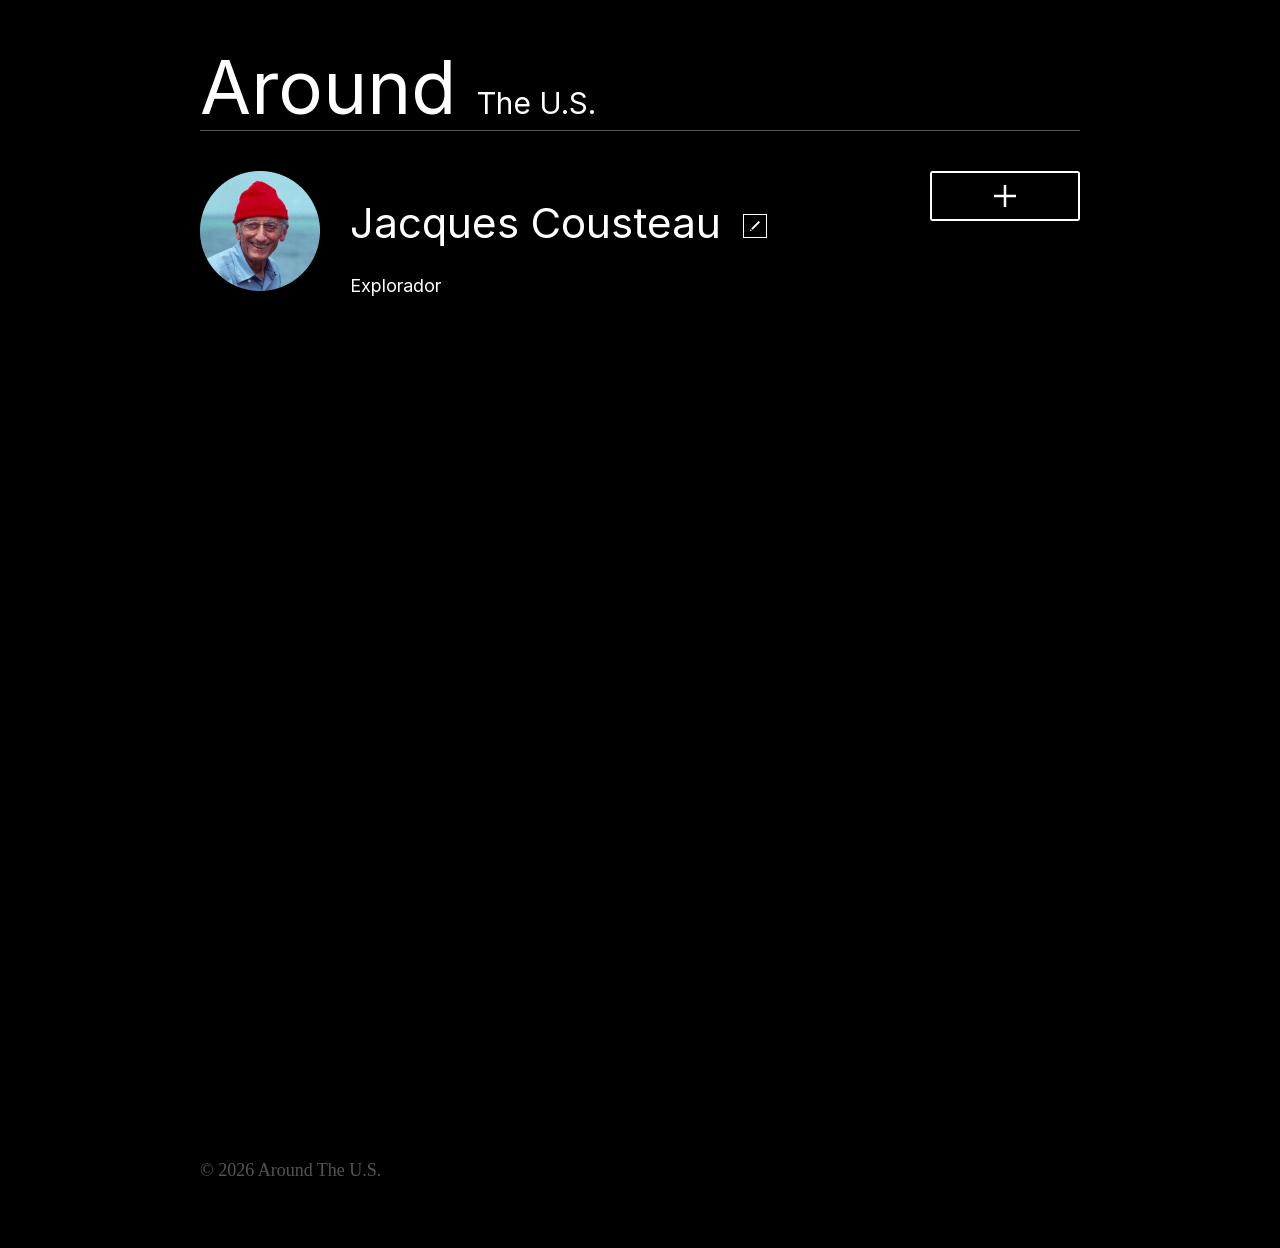
==== src/index.html @ 31bf62c9 "Corrige a responsividade do botão para fechar os popups" ====
<!DOCTYPE html>
<html lang="pt-BR">
  <head>
    <meta charset="UTF-8" />
    <meta name="viewport" content="width=device-width, initial-scale=1.0" />
    <meta name="description" content="projeto cinco" />
    <meta name="author" content="Maisa Santos De Lana" />
    <meta name="keywords" content="patria" />
    <title>Around the us</title>
    <link rel="stylesheet" href="./pages/index.css" />
    <link
      rel="stylesheet"
      href="https://fonts.googleapis.com/css2?family=Material+Symbols+Outlined:opsz,wght,FILL,GRAD@24,400,0,0&icon_names=favorite"
    />
    <link 
    href="https://fonts.googleapis.com/css2?family=Material+Symbols+Rounded:opsz,wght,FILL,GRAD@48,400,1,0" 
    rel="stylesheet"
    />
       
  </head>
  <body class="body">
    <div class="page">
      <header class="header">
        <span class="header__title">Around</span>
        <span class="header__subtitle">The U.S.</span>
      </header>
      <section class="profile">
        <div class="profile__content">
          <img
            class="profile__image"
            src="images/avatar.png"
            alt="Foto do perfil"
          >
          <div class="profile__information">
            <div class="profile__bio">
              <h1 class="profile__name">Jacques Cousteau</h1>
              <span class="profile__profession">Explorador</span>
            </div>
            <button type="button" class="profile__edit-button">
            <img
              class="profile__edit-icon"
              src="images/editbutton.png"
              alt="Editar"
            >
          </button>
          </div>
        </div>
        <img
          class="profile__add-button"
          src="images/addbutton.png"
          alt="Adicionar"
        >
      </section>
      <div class="gallery">
      </div>
      <section id="popup__profile" class="popup">
        <div class="popup__container">
          <h2 class="popup__title">Editar perfil</h2>
          <form class="popup__form">
            <div class="popup__items">
            <input 
            type="text" 
            id="name" 
            placeholder="Nome" 
            class="popup__item" 
            minlength="2" 
            maxlength="40" 
            required
            >
            <span class="popup__name-error"></span>
          </div>
          <div class="popup__items">
            <input
              type="text"
              id="description"
              placeholder="Descrição"
              class="popup__item"
              minlength="2" 
              maxlength="200"
              required
            >
            <span class="popup__description-error"></span>
            </div>
            <button type="submit" class="popup__button">Salvar</button>
          </form>  
          <button type="button" class="popup__button-close">
            <img class="popup__close-icon"
            src="images/closeicon.png"
            alt="botão para fechar"> 
          </button>       
        </div>
       
      </section>
      
      <section id="popup__gallery" class="popup">
        <div class="popup__container">
          <h2 class="popup__title">Nova local</h2>
          <form class="popup__form">
            <div class="popup__items">
            <input 
            type="text" 
            id="image-title" 
            placeholder="Titulo" 
            class="popup__item"
            minlength="2"
            maxlength="30"
            required>
            <span class="popup__image-title-error"></span>
            </div>
            <div class="popup__items">
            <input
              type="url"
              id="image-link"
              placeholder="Link de imagem"
              class="popup__item"
              required
            >
            <span class="popup__image-link-error"></span>
            </div>
            <button type="submit" class="popup__button">Criar</button>
          </form>         
        </div>
        <button type="button" class="popup__button-close">
            <img class="popup__close-icon"
            src="images/closeicon.png"
            alt="botão para fechar"> 
          </button>
      </section>

      <div id="area" class="popup">
        <div class="popup__image-content">
          <img class="popup__image-expand" src="images/lagolouise.png" alt="imagem do lago louise"/>
          <button type="button" class="popup__image-close">
            <img class="popup__close-icon"
            src="images/closeicon.png"
            alt="botão para fechar"> 
          </button>
          <span class="popup__image-footer">Lago Louise</span>
        </div>
      </div>

      <template id="gallery__template">
        <div class="gallery__item">
          <span class="delete material-symbols-rounded"> delete </span>
          <img  
            class="gallery__image"
            src="#"
            alt="#"
          >
          <div class="gallery__image-item">
            <span class="gallery__image-name">Lago de Braies</span>
            <span class="material-symbols-outlined">favorite</span>
          </div>
        </div>
      </template>

      <footer class="footer">&copy; 2026 Around The U.S.</footer>
    </div>

    <script type="module" src="./pages/index.js"></script>
    <script type="module" src="./components/FormValidator.js"></script>
  </body>
</html>
---- src/pages/index.css ----
@import url("../../vendor/normalize.css");
@import url("../../vendor/fonts.css");
@import url("../blocks/page.css");
@import url("../blocks/header.css");
@import url("../blocks/profile.css");
@import url("../blocks/gallery.css");
@import url("../blocks/footer.css");
@import url("../blocks/popup.css");
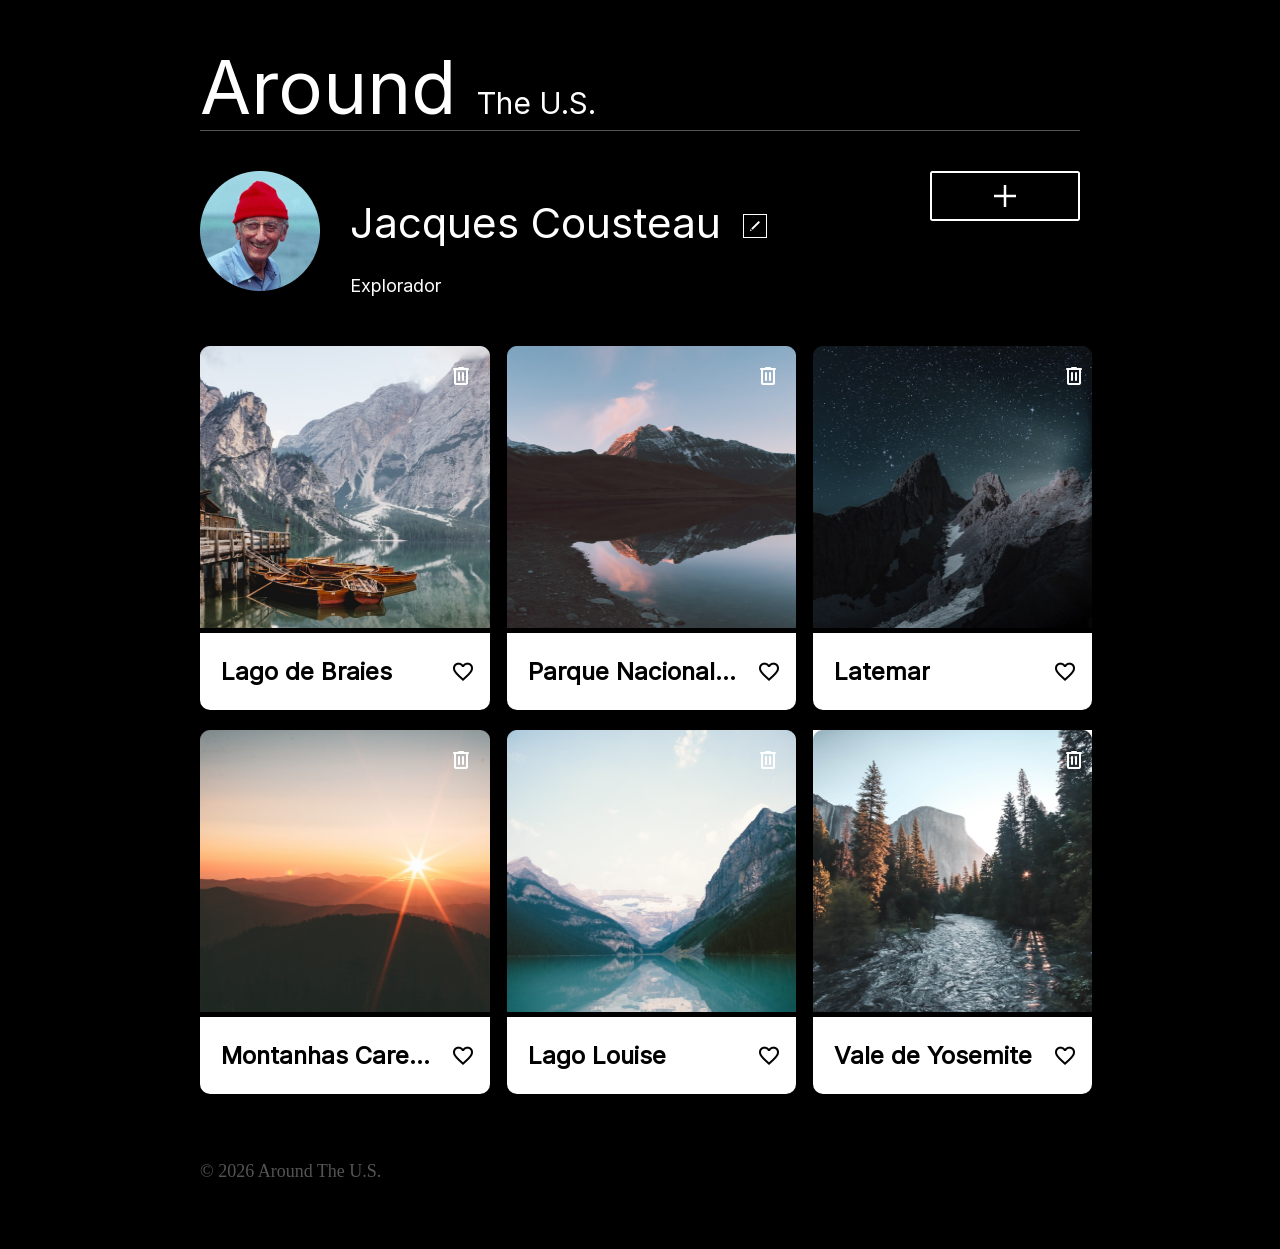
==== commit eafd78cc: "Corrige a responsividade do close popup" ====
--- a/src/index.html
+++ b/src/index.html
@@ -118,13 +118,14 @@
             <span class="popup__image-link-error"></span>
             </div>
             <button type="submit" class="popup__button">Criar</button>
-          </form>         
-        </div>
-        <button type="button" class="popup__button-close">
+          </form>
+          <button type="button" class="popup__button-close">
             <img class="popup__close-icon"
             src="images/closeicon.png"
             alt="botão para fechar"> 
-          </button>
+          </button>         
+        </div>
+        
       </section>
 
       <div id="area" class="popup">
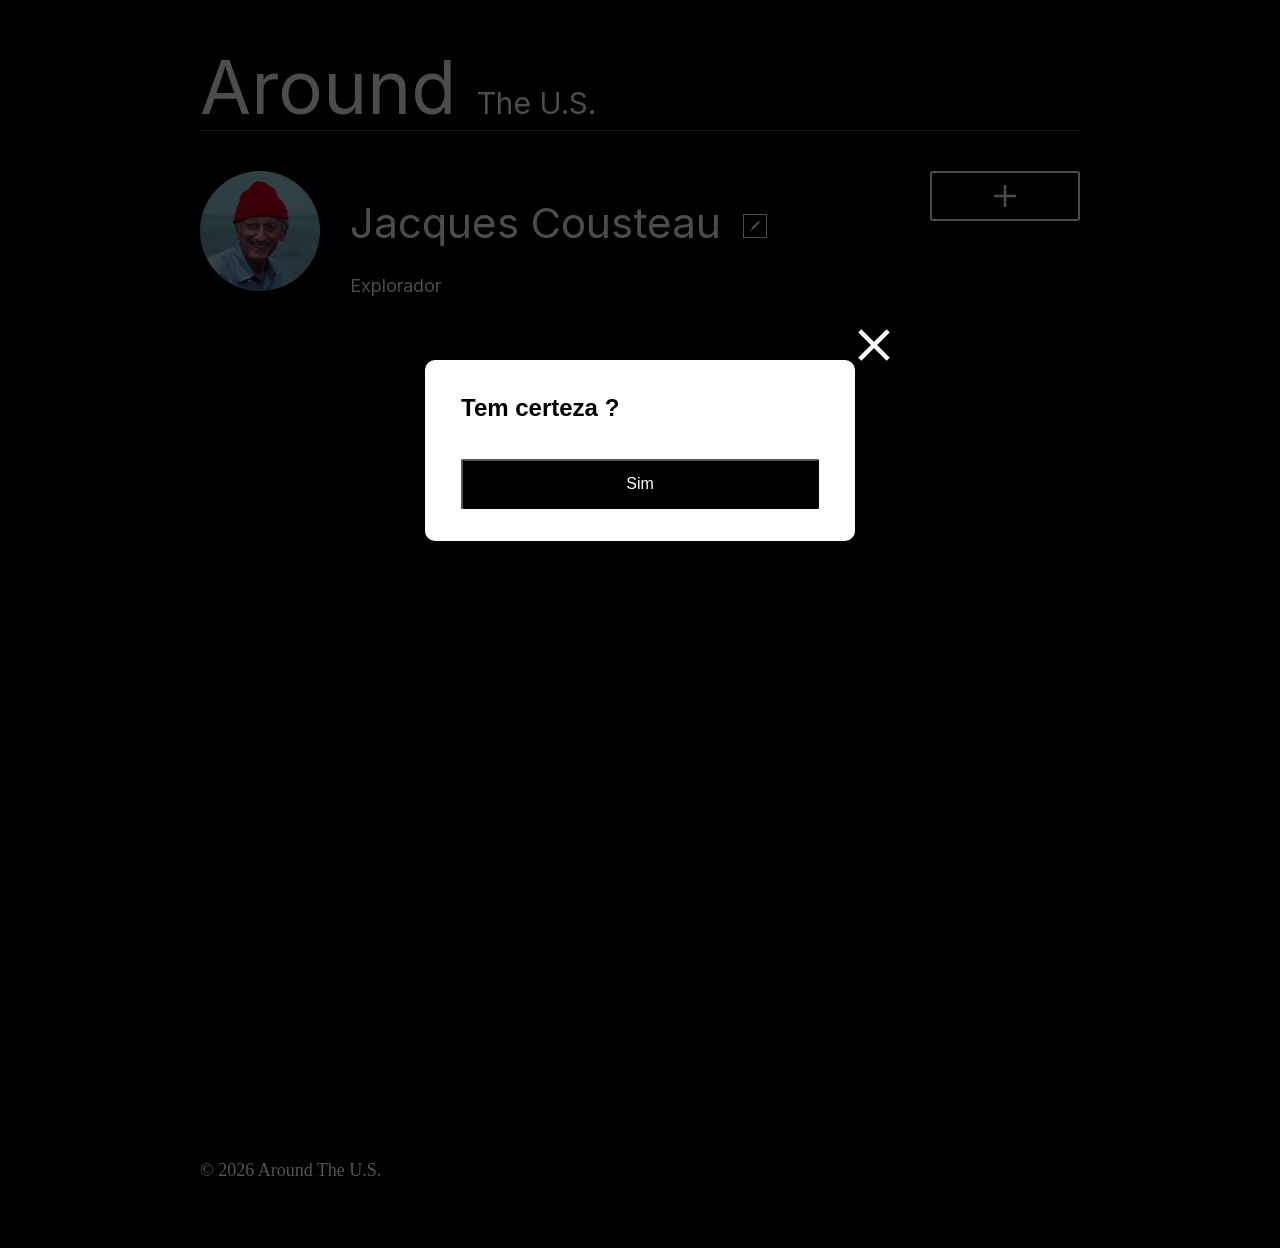
==== commit 6f783415: "adiciona double check para editar perfil" ====
--- a/src/index.html
+++ b/src/index.html
@@ -91,39 +91,17 @@
         </div>
        
       </section>
-      
-      <section id="popup__gallery" class="popup">
-        <div class="popup__container">
-          <h2 class="popup__title">Nova local</h2>
+      <section id="popup__profile-check" class="popup--active">
+        <div class="popup__container popup__container-check">
+          <h2 class="popup__title popup__title-check">Tem certeza ? </h2>
           <form class="popup__form">
-            <div class="popup__items">
-            <input 
-            type="text" 
-            id="image-title" 
-            placeholder="Titulo" 
-            class="popup__item"
-            minlength="2"
-            maxlength="30"
-            required>
-            <span class="popup__image-title-error"></span>
-            </div>
-            <div class="popup__items">
-            <input
-              type="url"
-              id="image-link"
-              placeholder="Link de imagem"
-              class="popup__item"
-              required
-            >
-            <span class="popup__image-link-error"></span>
-            </div>
-            <button type="submit" class="popup__button">Criar</button>
-          </form>
+            <button type="submit" class="popup__button">Sim</button>
+          </form>  
           <button type="button" class="popup__button-close">
             <img class="popup__close-icon"
             src="images/closeicon.png"
             alt="botão para fechar"> 
-          </button>         
+          </button>       
         </div>
         
       </section>
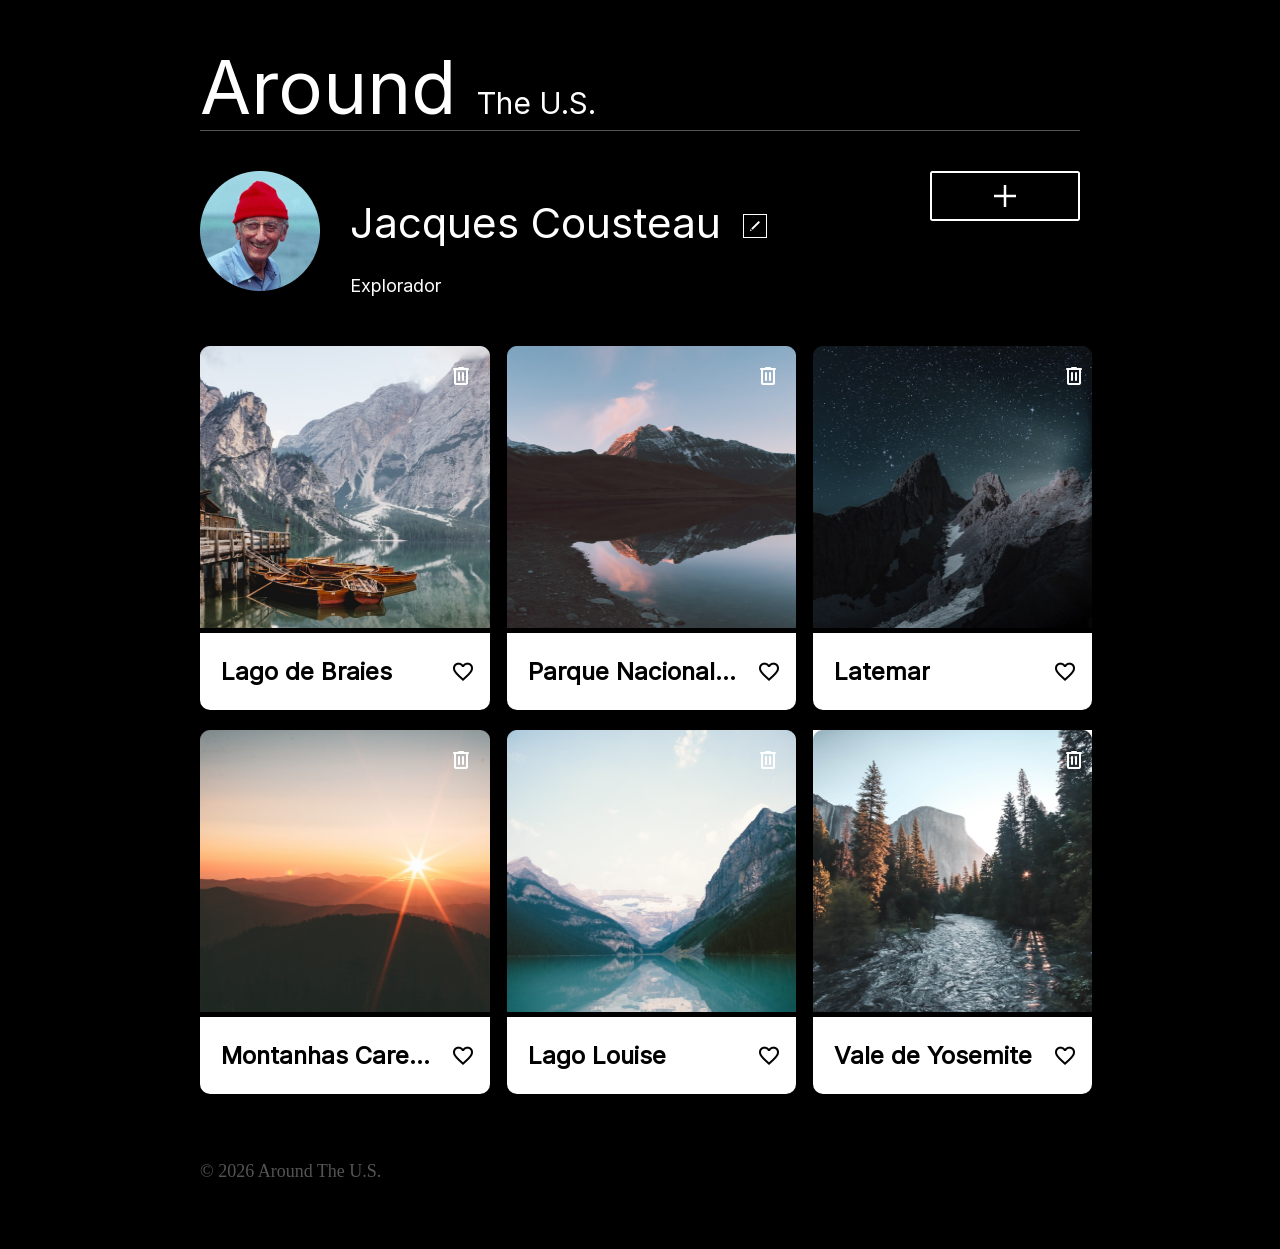
==== commit 384b4daf: "return popup gallery" ====
--- a/src/index.html
+++ b/src/index.html
@@ -91,7 +91,7 @@
         </div>
        
       </section>
-      <section id="popup__profile-check" class="popup--active">
+      <section id="popup__profile-check" class="popup">
         <div class="popup__container popup__container-check">
           <h2 class="popup__title popup__title-check">Tem certeza ? </h2>
           <form class="popup__form">
@@ -102,6 +102,42 @@
             src="images/closeicon.png"
             alt="botão para fechar"> 
           </button>       
+        </div>
+        
+      </section>
+      
+      <section id="popup__gallery" class="popup">
+        <div class="popup__container">
+          <h2 class="popup__title">Nova local</h2>
+          <form class="popup__form">
+            <div class="popup__items">
+            <input 
+            type="text" 
+            id="image-title" 
+            placeholder="Titulo" 
+            class="popup__item"
+            minlength="2"
+            maxlength="30"
+            required>
+            <span class="popup__image-title-error"></span>
+            </div>
+            <div class="popup__items">
+            <input
+              type="url"
+              id="image-link"
+              placeholder="Link de imagem"
+              class="popup__item"
+              required
+            >
+            <span class="popup__image-link-error"></span>
+            </div>
+            <button type="submit" class="popup__button">Criar</button>
+          </form>
+          <button type="button" class="popup__button-close">
+            <img class="popup__close-icon"
+            src="images/closeicon.png"
+            alt="botão para fechar"> 
+          </button>         
         </div>
         
       </section>
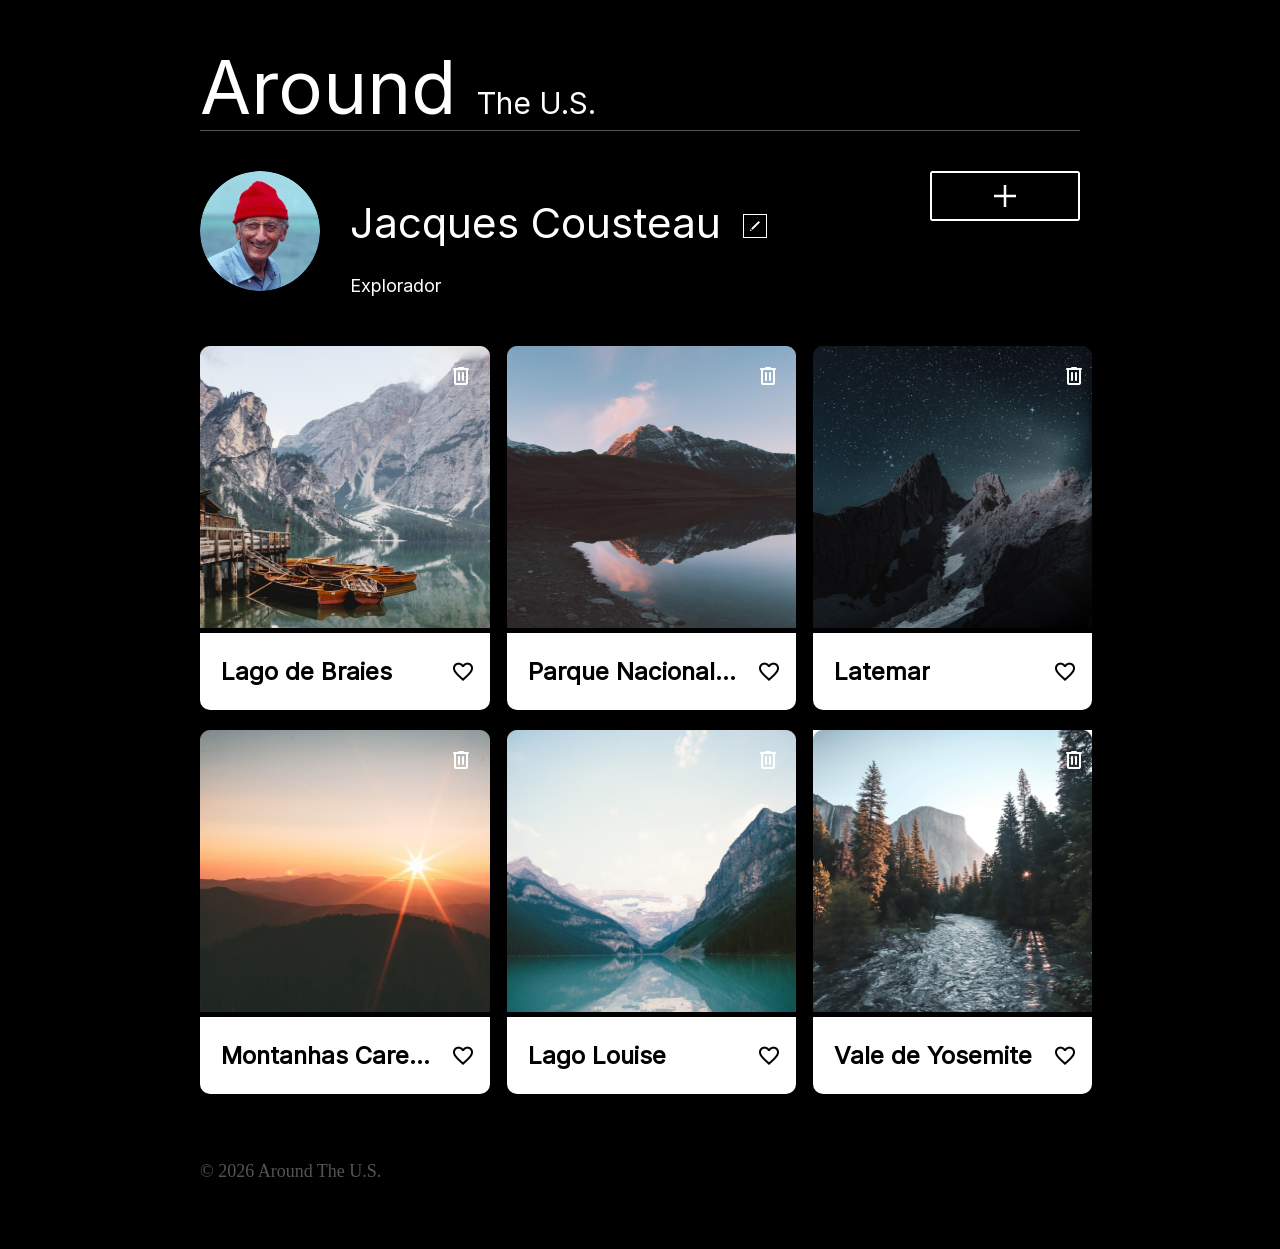
==== commit 94026855: "Adiciona o icone para edição da imagem de perfil" ====
--- a/src/index.html
+++ b/src/index.html
@@ -26,11 +26,18 @@
       </header>
       <section class="profile">
         <div class="profile__content">
+          <div class="profile__images">
           <img
             class="profile__image"
             src="images/avatar.png"
             alt="Foto do perfil"
           >
+           <div class="profile__image-overlay"></div>
+            <img
+            class="profile__image-edit"
+            src="images/Vector.png"
+            alt="Foto do perfil"
+          ></div>
           <div class="profile__information">
             <div class="profile__bio">
               <h1 class="profile__name">Jacques Cousteau</h1>
@@ -53,6 +60,30 @@
       </section>
       <div class="gallery">
       </div>
+      <section id="popup__image-profile" class="popup">
+        <div class="popup__container popup__container-img-profile">
+          <h2 class="popup__title">Alterar a foto do perfil</h2>
+          <form class="popup__form popup__form-img-profile">
+            <div class="popup__items">
+            <input
+              type="url"
+              id="image-link"
+              placeholder="Link de imagem"
+              class="popup__item"
+              required
+            >
+            <span class="popup__image-link-error"></span>
+            </div>
+            <button type="submit" class="popup__button">Salvar</button>
+          </form>
+          <button type="button" class="popup__button-close">
+            <img class="popup__close-icon"
+            src="images/closeicon.png"
+            alt="botão para fechar"> 
+          </button>         
+        </div>
+        
+      </section>
       <section id="popup__profile" class="popup">
         <div class="popup__container">
           <h2 class="popup__title">Editar perfil</h2>
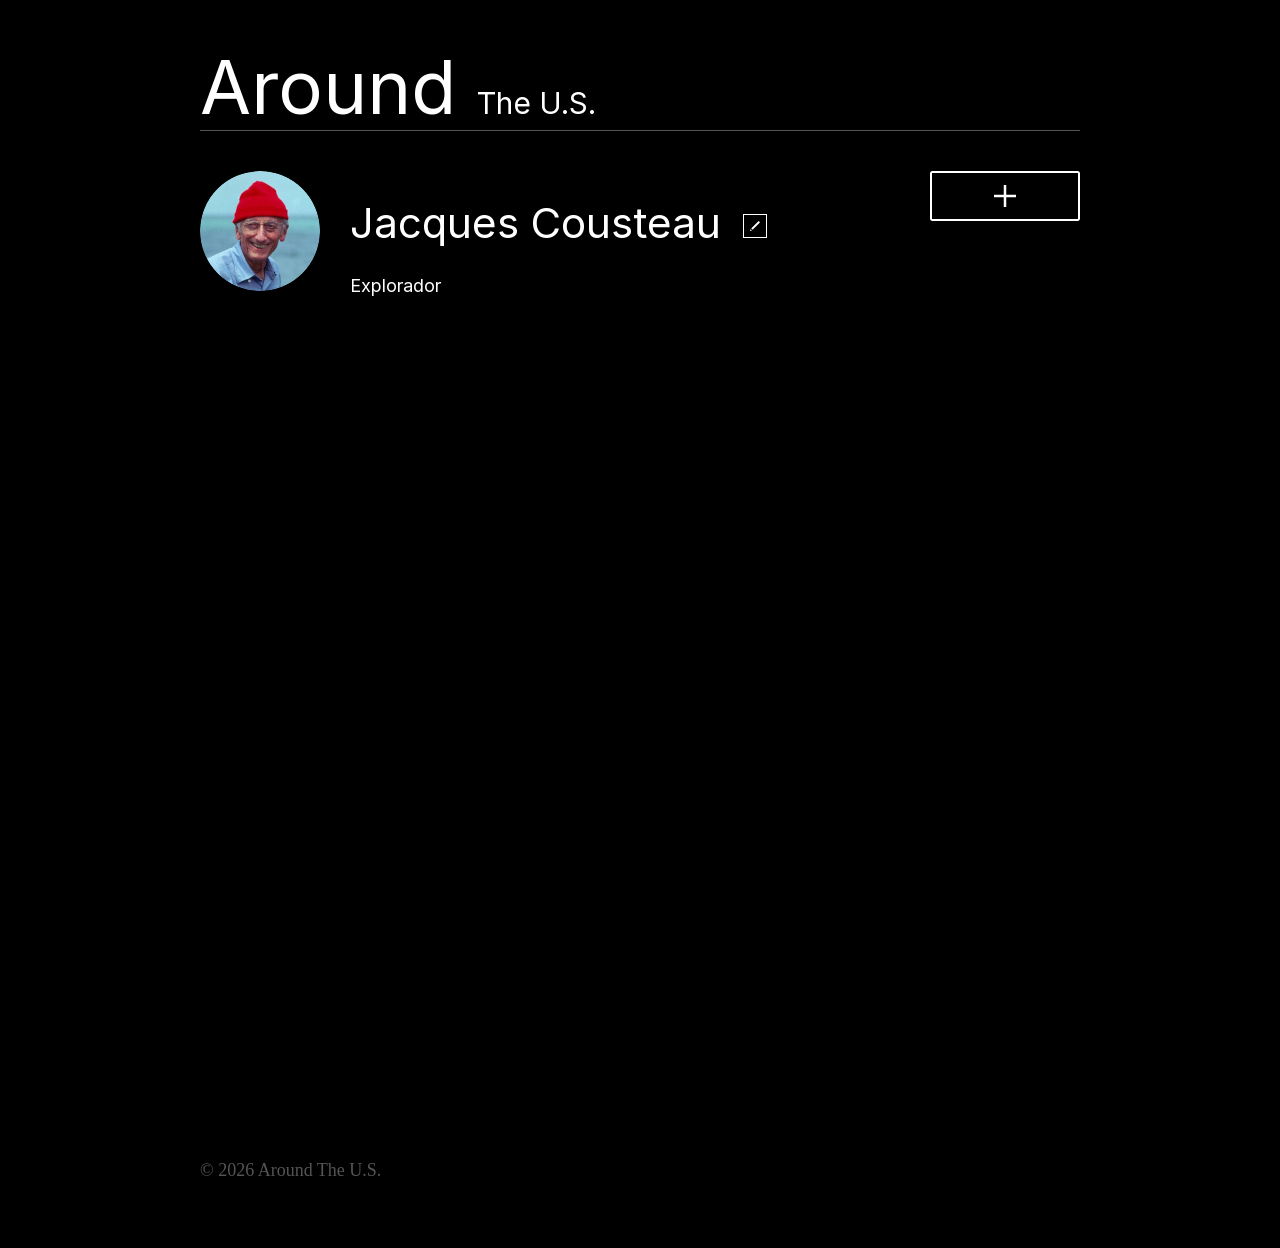
==== commit 8bc80d46: "Envia o like ao servidor" ====
--- a/src/index.html
+++ b/src/index.html
@@ -195,7 +195,7 @@
           >
           <div class="gallery__image-item">
             <span class="gallery__image-name">Lago de Braies</span>
-            <span class="material-symbols-outlined">favorite</span>
+            <span class="gallery__image-like">favorite</span>
           </div>
         </div>
       </template>
